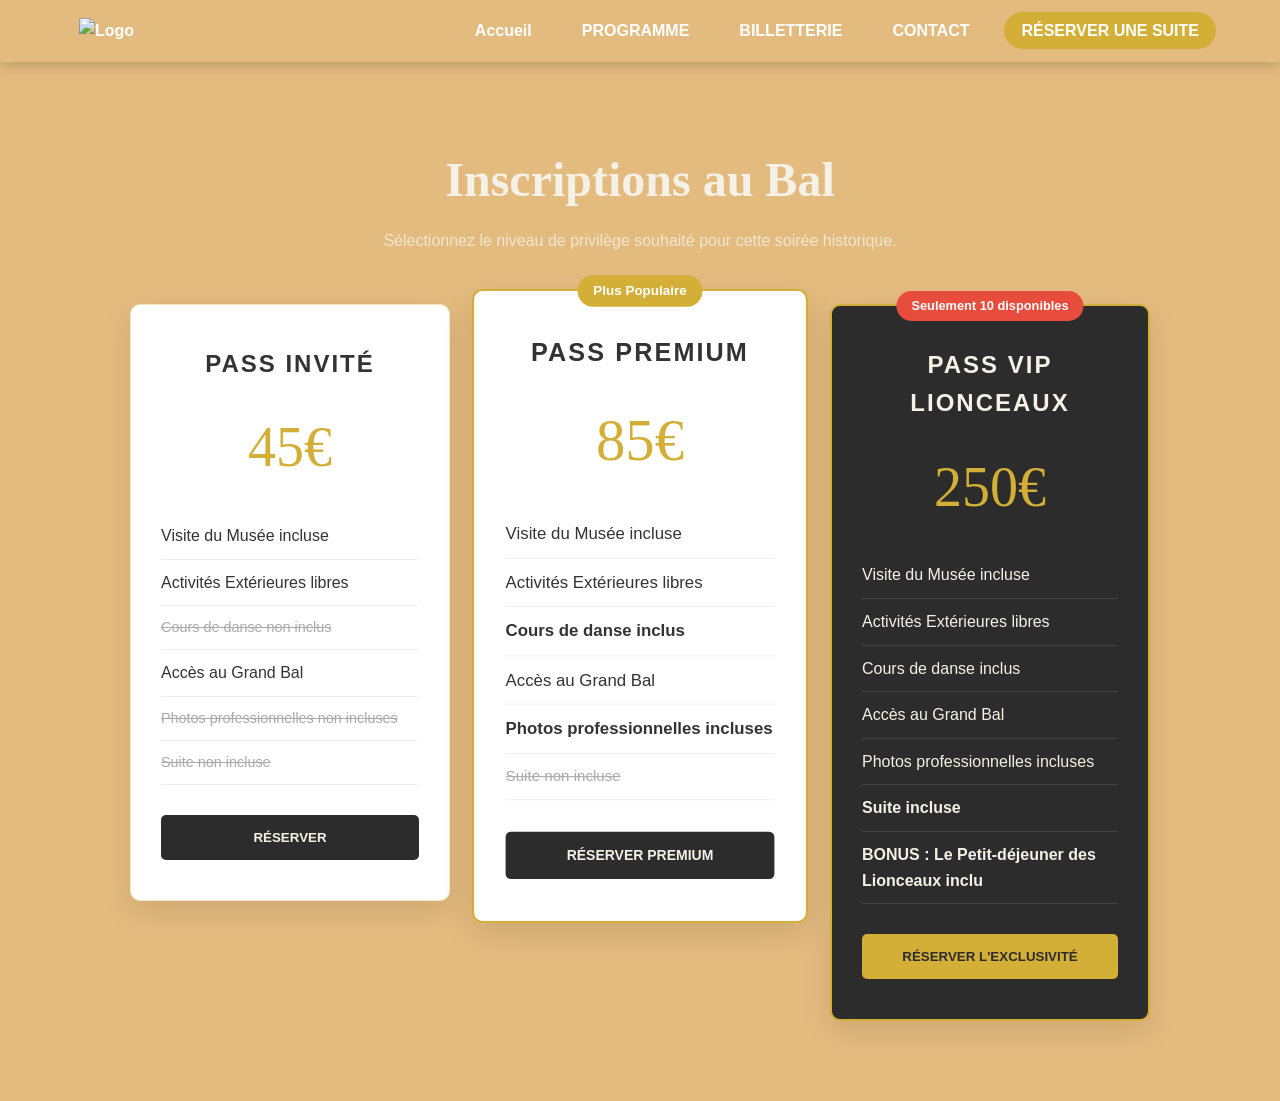
==== billetterie.html @ aee4fa4b "Mon premier commit" ====
<!DOCTYPE html>
<html lang="fr">
<head>
    <meta charset="UTF-8">
    <meta name="viewport" content="width=device-width, initial-scale=1.0">
    <title>Billetterie - 1er Bal des Lionceaux</title>
    <link rel="stylesheet" href="styles.css">
    <link rel="stylesheet" href="billetterie_style.css">
</head>
<body>

    <header>
        <nav>
            <a href="index.html"><img src="assets/img/logo/logo.png" alt="Logo" class="logo"></a>
            <ul>
                <li><a href="index.html">Accueil</a></li>
                <li><a href="programme.html">PROGRAMME</a></li>
                <li><a href="billetterie.html">BILLETTERIE</a></li>
                <li><a href="contact.html">CONTACT</a></li>
                <li><a href="chambres.html" class="nav-btn-gold">RÉSERVER UNE SUITE</a></li>
            </ul>
        </nav>
    </header>

    <section class="billetterie-page">
        <h1>Inscriptions au Bal</h1>
        <p class="subtitle">Sélectionnez le niveau de privilège souhaité pour cette soirée historique.</p>
        
        <div class="tickets-container">
            
            <div class="ticket-card">
                <h3>Pass Invité</h3>
                <p class="price">45€</p>
                <ul class="features">
                    <li>Visite du Musée incluse</li>
                    <li>Activités Extérieures libres</li>
                    <li class="not-included">Cours de danse non inclus</li>
                    <li>Accès au Grand Bal</li>
                    <li class="not-included">Photos professionnelles non incluses</li>
                    <li class="not-included">Suite non incluse</li>
                </ul>
                <button class="buy-btn">Réserver</button>
            </div>

            <div class="ticket-card featured">
                <div class="badge">Plus Populaire</div>
                <h3>Pass Premium</h3>
                <p class="price">85€</p>
                <ul class="features">
                    <li>Visite du Musée incluse</li>
                    <li>Activités Extérieures libres</li>
                    <li><strong>Cours de danse inclus</strong></li>
                    <li>Accès au Grand Bal</li>
                    <li><strong>Photos professionnelles incluses</strong></li>
                    <li class="not-included">Suite non incluse</li>
                </ul>
                <button class="buy-btn">Réserver Premium</button>
            </div>

            <div class="ticket-card vip">
                <div class="badge-limit">Seulement 10 disponibles</div>
                <h3>Pass VIP Lionceaux</h3>
                <p class="price">250€</p>
                <ul class="features">
                    <li>Visite du Musée incluse</li>
                    <li>Activités Extérieures libres</li>
                    <li>Cours de danse inclus</li>
                    <li>Accès au Grand Bal</li>
                    <li>Photos professionnelles incluses</li>
                    <li><strong>Suite incluse</strong></li>
                    <li><strong>BONUS : Le Petit-déjeuner des Lionceaux inclu </strong></li>
                    
                </ul>
                <button class="buy-btn gold">Réserver l'Exclusivité</button>
            </div>

        </div>
    </section>

</body>
</html>
---- styles.css ----
/* ==========================================================================
   1. GLOBAL & RESET
   ========================================================================== */
* {
    margin: 0;
    padding: 0;
    box-sizing: border-box;
}

body {
    background-color: rgb(228, 187, 127);
    color: white;
    font-family: 'Segoe UI', Tahoma, Geneva, Verdana, sans-serif;
    line-height: 1.6;
}

/* ==========================================================================
   2. NAVIGATION
   ========================================================================== */
header {
    position: sticky;
    top: 0;
    z-index: 1000;
    background-color: rgb(228, 187, 127);
    box-shadow: 0 2px 15px rgba(0,0,0,0.2);
}

nav {
    display: flex;
    justify-content: space-between;
    align-items: center;
    padding: 10px 5%;
}

.logo { 
    height: 90px; 
    transition: transform 0.3s ease; 
}

.logo:hover { transform: scale(1.05); }

nav ul {
    display: flex;
    list-style: none;
    gap: 20px;
    align-items: center;
}

nav a {
    color: white;
    text-decoration: none;
    font-weight: bold;
    padding: 8px 15px;
    transition: 0.3s;
}

nav a:hover:not(.nav-btn-gold) {
    color: #2c2c2c;
}

/* BOUTON DORÉ DANS LA NAV */
.nav-btn-gold {
    background-color: #d4af37;
    color: white !important;
    border-radius: 50px;
    border: 2px solid transparent;
}

.nav-btn-gold:hover {
    background-color: transparent;
    border: 2px solid #d4af37;
    color: #d4af37 !important;
}

/* ==========================================================================
   3. BOUTONS DES SECTIONS (CTA)
   ========================================================================== */
.cta-button {
    display: inline-block;
    margin-top: 25px;
    padding: 12px 30px;
    background-color: #2c2c2c;
    color: white;
    text-decoration: none;
    font-weight: bold;
    border-radius: 5px;
    transition: all 0.3s ease;
    border: 2px solid #2c2c2c;
}

.cta-button:hover {
    background-color: transparent;
    color: #2c2c2c;
    transform: translateY(-3px);
}

/* ==========================================================================
   4. STRUCTURE DES SECTIONS
   ========================================================================== */
.split-section {
    display: flex;
    align-items: center;
    padding: 80px 10%;
    gap: 60px;
}

.text-side { flex: 1; }
.text-side h1 { font-size: 2.5rem; margin-bottom: 20px; font-family: serif; }

.image-side { flex: 1; }
.image-side img {
    width: 100%;
    border-radius: 15px;
    box-shadow: 0 10px 30px rgba(0,0,0,0.3);
}

.overlay-section {
    min-height: 500px;
    display: flex;
    align-items: center;
    justify-content: center;
    background-image: linear-gradient(rgba(0,0,0,0.3), rgba(0,0,0,0.3)), url('assets/img/3.jpg');
    background-size: cover;
    background-position: center;
    background-attachment: fixed;
}

.glass-card {
    background: rgba(255, 255, 255, 0.15);
    backdrop-filter: blur(10px);
    padding: 50px;
    border-radius: 20px;
    max-width: 700px;
    text-align: center;
    border: 1px solid rgba(255, 255, 255, 0.2);
}

/* ==========================================================================
   5. FOOTER
   ========================================================================== */
footer {
    background-color: #f5f1e6;
    color: #000;
    padding: 60px 10%;
}

.footer-container { display: flex; justify-content: space-between; }
.footer-column h3 { margin-bottom: 20px; font-family: serif; }
.footer-column ul { list-style: none; }
.footer-column a { color: #000; text-decoration: none; line-height: 2; }
.footer-column a:hover { text-decoration: underline; }

.contact-icons { display: flex; gap: 20px; margin-top: 15px; }
.contact-icons img { width: 35px; transition: 0.3s; }
.contact-icons img:hover { transform: translateY(-5px); }

/* ==========================================================================
   6. RESPONSIVE
   ========================================================================== */
@media (max-width: 768px) {
    .split-section { flex-direction: column; text-align: center; padding: 40px 5%; }
    .nav ul { display: none; } 
    .footer-container { flex-direction: column; gap: 40px; text-align: center; }
    .contact-icons { justify-content: center; }
}
---- billetterie_style.css ----
.billetterie-page {
    padding: 80px 5%;
    text-align: center;
    min-height: 100vh;
}

.billetterie-page h1 {
    font-size: 3rem;
    font-family: serif;
    color: #f5f1e6;
    margin-bottom: 10px;
}

.subtitle {
    color: #f5f1e6;
    opacity: 0.8;
    margin-bottom: 50px;
}

.tickets-container {
    display: flex;
    justify-content: center;
    gap: 30px;
    flex-wrap: wrap;
    align-items: flex-start;
}

/* CARTE DE BASE */
.ticket-card {
    background: #fff;
    color: #333;
    padding: 40px 30px;
    width: 320px;
    border-radius: 10px;
    border: 1px solid rgba(212, 175, 55, 0.3);
    position: relative;
    box-shadow: 0 10px 30px rgba(0,0,0,0.1);
    transition: 0.4s ease;
}

.ticket-card:hover {
    transform: translateY(-10px);
    box-shadow: 0 20px 40px rgba(0,0,0,0.2);
}

/* ÉLÉMENTS INTERNES */
.ticket-card h3 {
    font-size: 1.5rem;
    text-transform: uppercase;
    letter-spacing: 2px;
}

.price {
    font-size: 3.5rem;
    font-family: serif;
    color: #d4af37;
    margin: 20px 0;
}

.features {
    list-style: none;
    padding: 0;
    margin-bottom: 30px;
    text-align: left;
}

.features li {
    padding: 10px 0;
    border-bottom: 1px solid #eee;
}

.features li.not-included {
    color: #aaa;
    text-decoration: line-through;
    font-size: 0.9rem;
}

/* PASS PREMIUM (Mise en avant) */
.featured {
    border: 2px solid #d4af37;
    transform: scale(1.05);
}

.badge {
    position: absolute;
    top: -15px;
    left: 50%;
    transform: translateX(-50%);
    background: #d4af37;
    color: white;
    padding: 5px 15px;
    border-radius: 20px;
    font-size: 0.8rem;
    font-weight: bold;
}

/* PASS VIP (Luxe) */
.vip {
    background: #2c2c2c;
    color: #f5f1e6;
    border: 2px solid #d4af37;
}

.vip .price { color: #d4af37; }
.vip .features li { border-bottom: 1px solid #444; }

.badge-limit {
    position: absolute;
    top: -15px;
    left: 50%;
    transform: translateX(-50%);
    background: #e74c3c; /* Rouge pour l'urgence */
    color: white;
    padding: 5px 15px;
    border-radius: 20px;
    font-size: 0.8rem;
    font-weight: bold;
    width: max-content;
}

/* BOUTONS */
.buy-btn {
    background: #2c2c2c;
    color: #f5f1e6;
    border: none;
    padding: 15px 30px;
    width: 100%;
    text-transform: uppercase;
    font-weight: bold;
    cursor: pointer;
    transition: 0.3s;
    border-radius: 5px;
}

.buy-btn:hover {
    background: #d4af37;
    color: white;
}

.buy-btn.gold {
    background: #d4af37;
    color: #2c2c2c;
}

.buy-btn.gold:hover {
    background: #f5f1e6;
}
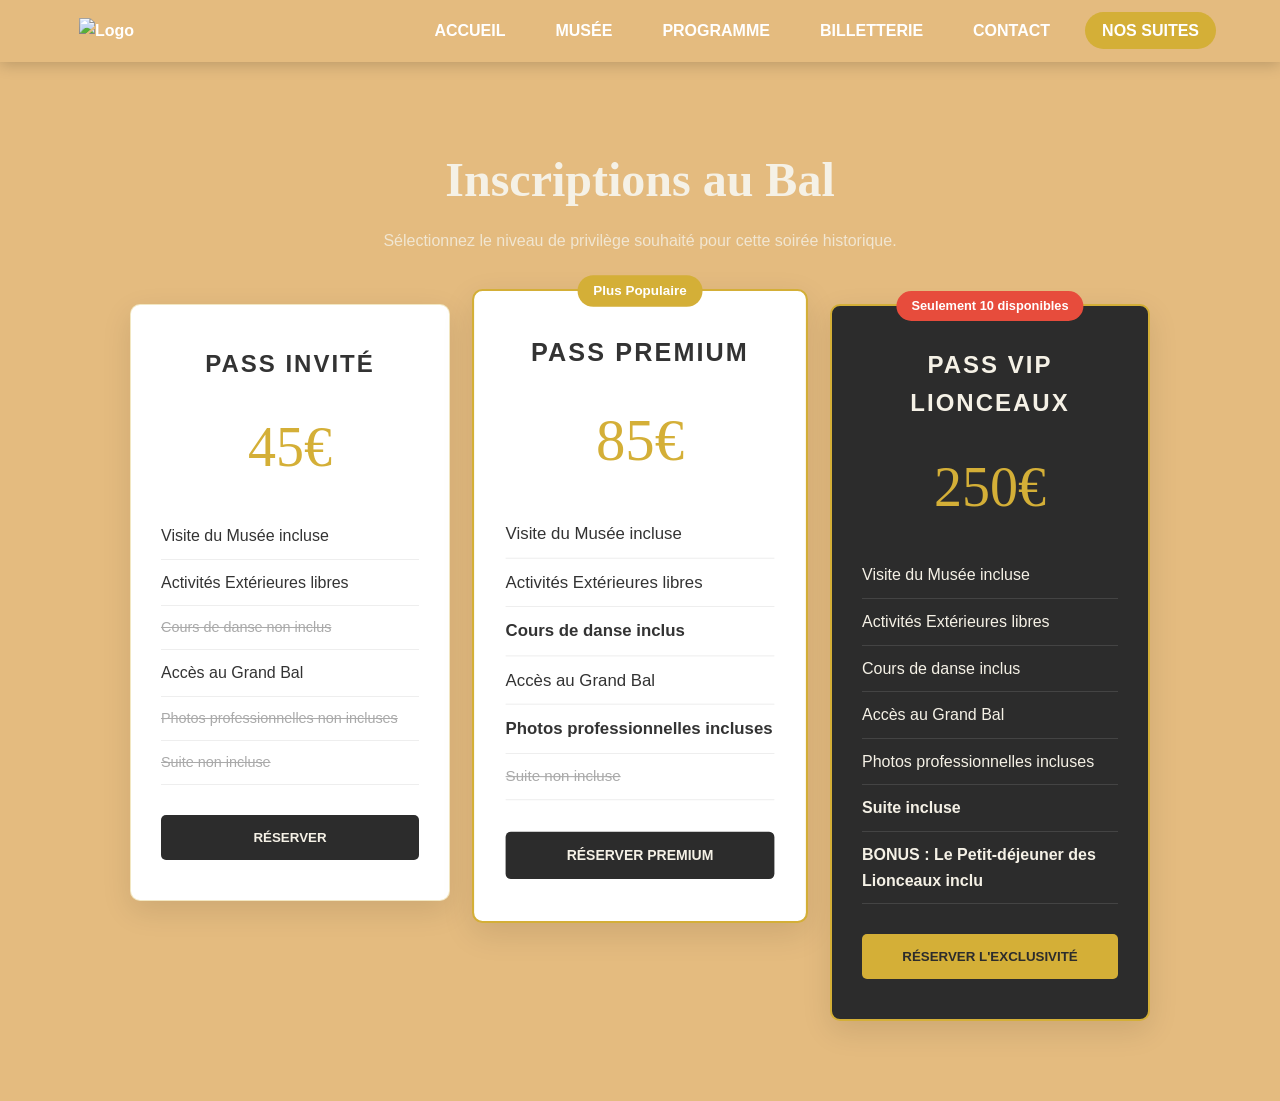
==== commit 02929b17: "Modification après évaluation" ====
--- a/billetterie.html
+++ b/billetterie.html
@@ -12,12 +12,19 @@
     <header>
         <nav>
             <a href="index.html"><img src="assets/img/logo/logo.png" alt="Logo" class="logo"></a>
+            <input type="checkbox" id="menu-toggle" class="menu-toggle">
+                <label for="menu-toggle" class="hamburger">
+                <span></span>
+                <span></span>
+                <span></span>
+             </label>
             <ul>
-                <li><a href="index.html">Accueil</a></li>
+                <li><a href="index.html">ACCUEIL</a></li>
+                <li><a href="musee.html">MUSÉE</a></li>
                 <li><a href="programme.html">PROGRAMME</a></li>
                 <li><a href="billetterie.html">BILLETTERIE</a></li>
                 <li><a href="contact.html">CONTACT</a></li>
-                <li><a href="chambres.html" class="nav-btn-gold">RÉSERVER UNE SUITE</a></li>
+                <li><a href="chambres.html" class="nav-btn-gold">NOS SUITES</a></li>
             </ul>
         </nav>
     </header>
--- a/styles.css
+++ b/styles.css
@@ -155,11 +155,87 @@
 .contact-icons img:hover { transform: translateY(-5px); }
 
 /* ==========================================================================
-   6. RESPONSIVE
-   ========================================================================== */
-@media (max-width: 768px) {
-    .split-section { flex-direction: column; text-align: center; padding: 40px 5%; }
-    .nav ul { display: none; } 
-    .footer-container { flex-direction: column; gap: 40px; text-align: center; }
+   6. RESPONSIVE & BURGER MENU
+   ========================================================================== */
+
+/* Cacher la checkbox */
+.menu-toggle {
+    display: none;
+}
+
+/* Style du bouton Hamburger (les 3 traits) */
+.hamburger {
+    display: none; /* Caché sur grand écran */
+    flex-direction: column;
+    gap: 6px;
+    cursor: pointer;
+    z-index: 1100;
+}
+
+.hamburger span {
+    display: block;
+    width: 30px;
+    height: 3px;
+    background-color: white;
+    transition: 0.3s;
+}
+
+@media (max-width: 992px) {
+    .hamburger {
+        display: flex; /* Apparaît sur tablette/mobile */
+    }
+
+    /* Transformation du UL en menu latéral */
+    /* Transformation du UL en menu latéral plus étroit */
+    nav ul {
+        position: fixed;
+        right: -300px; /* On le cache un peu plus loin que sa largeur */
+        top: 0;
+        flex-direction: column;
+        background-color: rgba(180, 140, 90, 0.95); /* Ajout d'une légère transparence */
+        width: 250px; /* Largeur réduite et fixe */
+        height: 100vh;
+        padding-top: 100px;
+        transition: 0.4s ease-in-out;
+        box-shadow: -5px 0 15px rgba(0,0,0,0.3);
+        align-items: flex-start; /* Aligne les liens à gauche dans le menu */
+        padding-left: 30px;
+    }
+
+    /* Ajustement de la sortie du menu */
+    .menu-toggle:checked ~ ul {
+        right: 0;
+    }
+
+    /* Quand la checkbox est cochée, on affiche le menu */
+    .menu-toggle:checked ~ ul {
+        right: 0;
+    }
+
+    /* Animation du hamburger en "X" quand on clique */
+    .menu-toggle:checked ~ .hamburger span:nth-child(1) {
+        transform: translateY(9px) rotate(45deg);
+    }
+    .menu-toggle:checked ~ .hamburger span:nth-child(2) {
+        opacity: 0;
+    }
+    .menu-toggle:checked ~ .hamburger span:nth-child(3) {
+        transform: translateY(-9px) rotate(-45deg);
+    }
+
+    /* Ajustements des autres sections */
+    .split-section { 
+        flex-direction: column; 
+        text-align: center; 
+        padding: 40px 5%; 
+    }
+    
+    .image-side { order: -1; } /* Met l'image au-dessus du texte sur mobile */
+
+    .footer-container { 
+        flex-direction: column; 
+        gap: 40px; 
+        text-align: center; 
+    }
     .contact-icons { justify-content: center; }
 }
